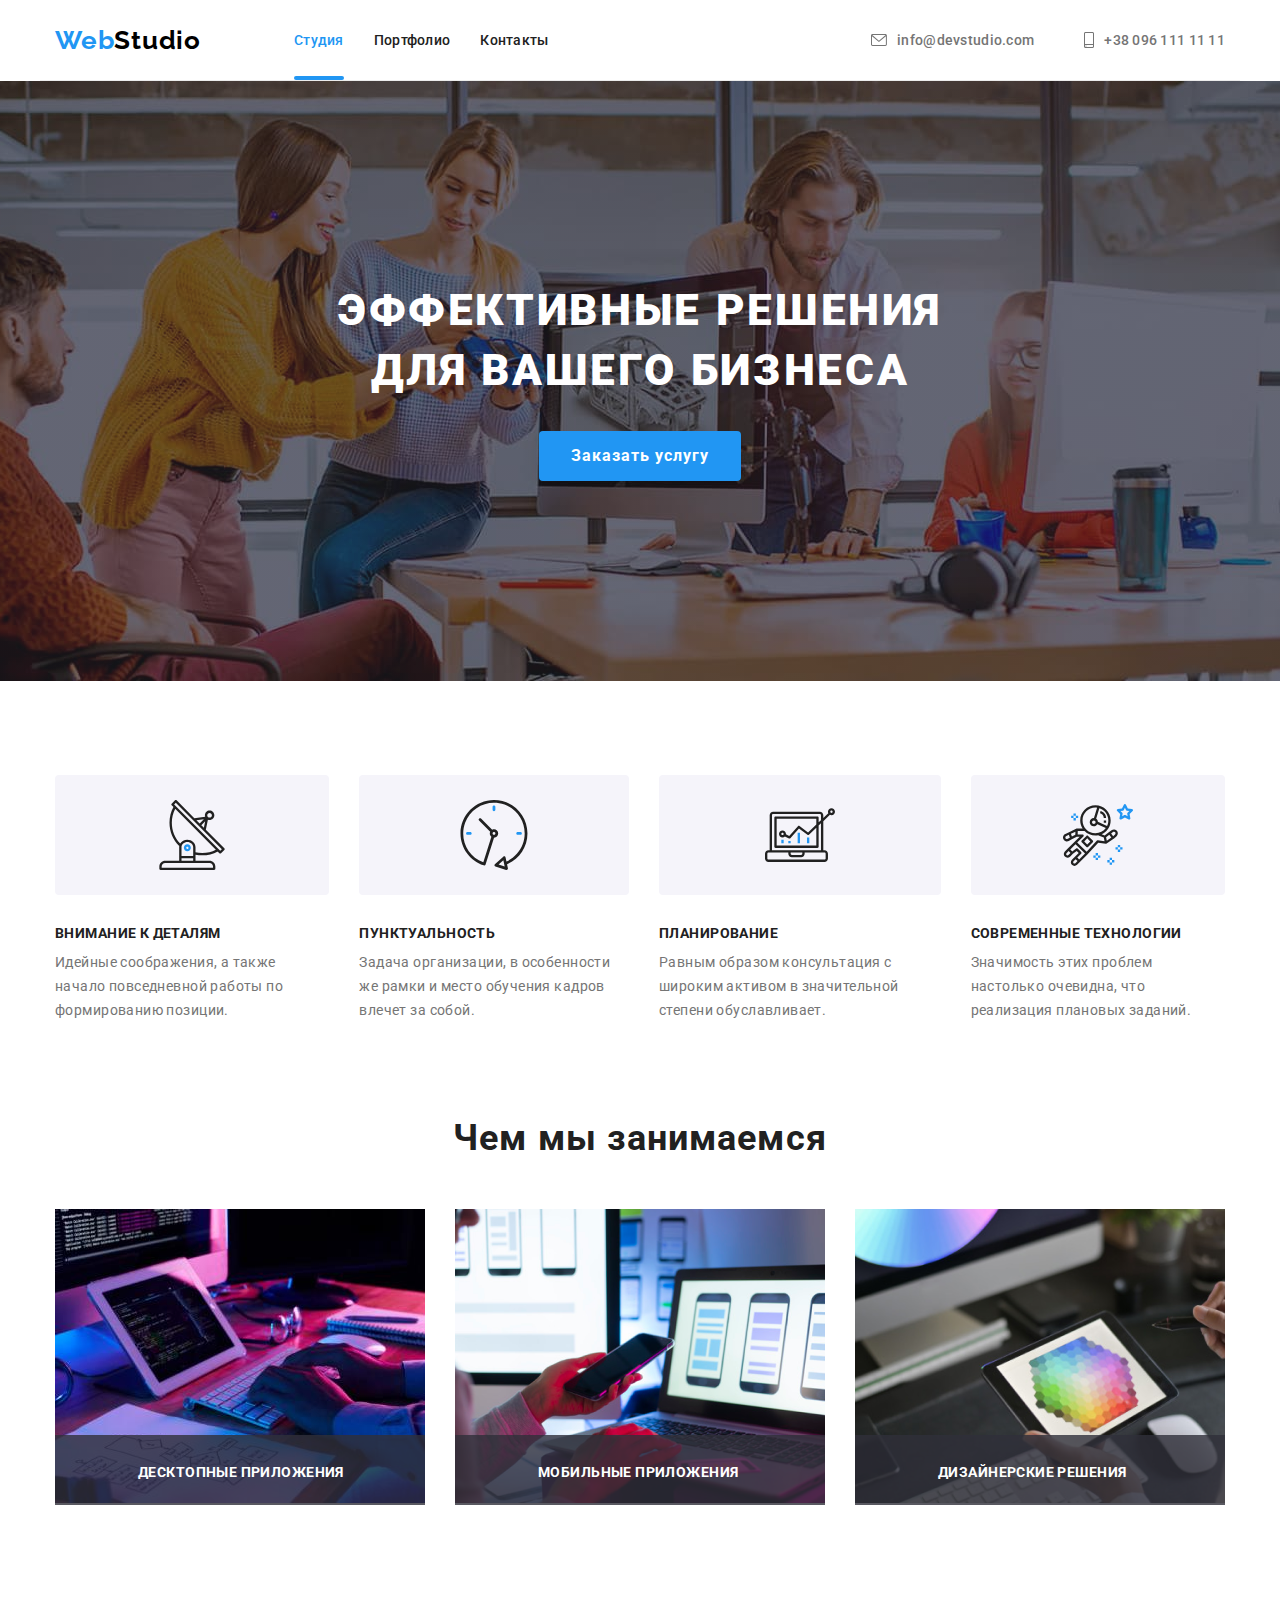
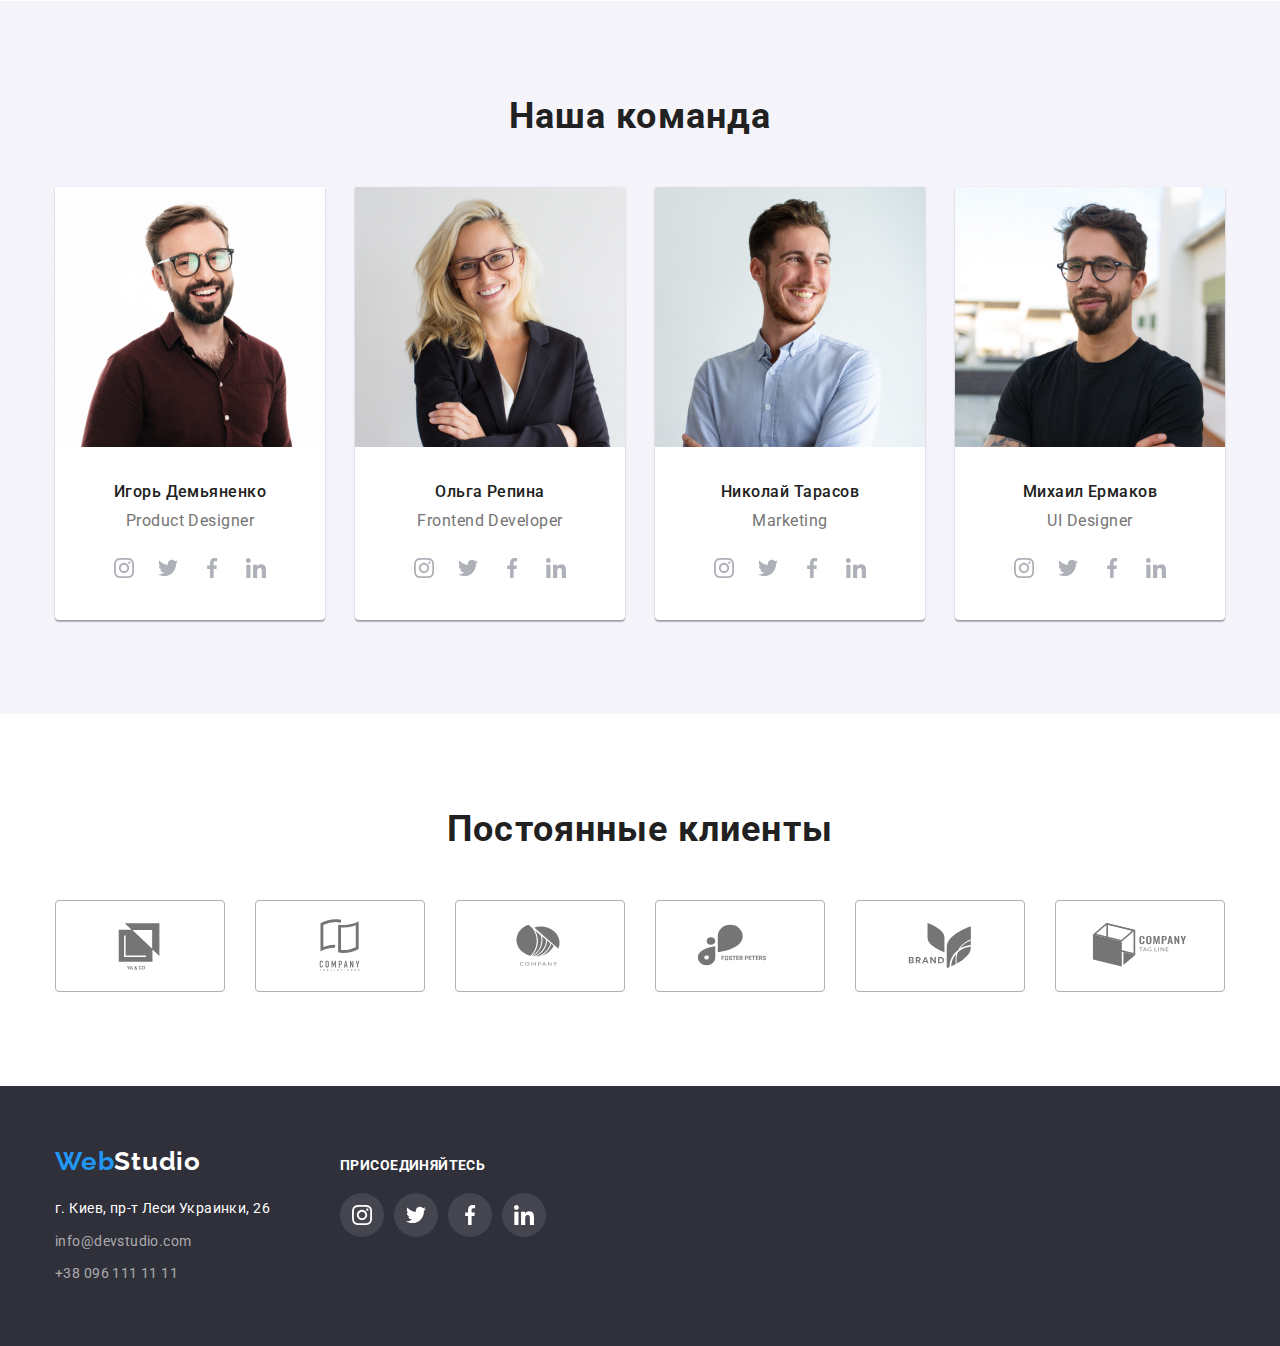
==== index.html @ 267ab1c8 "дз 6" ====
<!DOCTYPE html>
<html lang="ru">
<head>
    <meta charset="UTF-8">
    <meta http-equiv="X-UA-Compatible" content="IE=edge">
    <meta name="viewport" content="width=device-width, initial-scale=1.0">
    <link rel="preconnect" href="https://fonts.googleapis.com">
    <link rel="preconnect" href="https://fonts.gstatic.com" crossorigin>
    <link href="https://fonts.googleapis.com/css2?family=Raleway:wght@700&family=Roboto:wght@400;500;700;900&display=swap"
        rel="stylesheet">
    <link rel="stylesheet" href="css/styles.css">
    <link rel="stylesheet" href="./css/modern-normalize.css">
    <link rel="stylesheet" href="./css/reset.css">
    <title>Студия</title>
</head>
<body>
    <!--------шапка---------->
    <header>
        <div class="container nav-container">
            <nav class="main-nav">
                <a class="link header-logo-web" href="./index.html">Web<span class="header-logo-studio">Studio</span></a>
                <ul class="list header-list">
                    <li class="header-pre-list">
                        <a class="link header-link current" href="./index.html">Студия</a>
                    </li>
                    <li class="header-pre-list">
                        <a class="link header-link" href="./portfolio.html">Портфолио</a>
                    </li>
                    <li class="header-pre-list">
                        <a class="link header-link" href="">Контакты</a>
                    </li>
                </ul>
            </nav>
                <ul class="list header-tel-mail">
                    <li class="header-contact">
                        <a class="link header-mail" href="mailto:info@devstudio.com">
                        <svg class="header-icon-mail">
                            <use href="./images/symbol-defs.svg#icon-envelope-hover">
                            </use>
                        </svg>
                        info@devstudio.com</a>
                    </li>
                    <li class="header-contact">
                        <a class="link header-tel" href="tel:+380961111111">
                            <svg class="header-icon-tel">
                            <use href="./images/symbol-defs.svg#icon-smartphone">
                            </use>
                        </svg>+38 096 111 11 11</a>
                    </li>
                </ul>
        </div>
    </header>
    <!---------ГЕРОЙ-------->
    <main>
        <section class="hero">
            <div class="container">
            <h1 class="hero-text">Эффективные решения для вашего бизнеса</h1>
            <button class="hero-btn" type="button" data-modal-open>Заказать услугу</button>
            </div>
        </section>
        <!------Особенности------>
        <section class="section">
            <div class="container">
                <h2 class="visually-hidden">Особенности</h2>
                <ul class="list container-text">
                    <li class="container-pre-text">
                        <div class="icon-thumb">
                            <svg class="icon-group" width="70" height="70">
                                <use href="./images/symbol-defs.svg#icon-antenna">
                                </use>
                            </svg>
                        </div>
                        <h3 class="list-text">Внимание к деталям</h3>
                        <p class="list-pre-text">Идейные соображения, а также начало повседневной работы по формированию позиции.</p>
                    </li>
                    <li class="container-pre-text">
                        <div class="icon-thumb">
                            <svg class="icon-group" width="70" height="70">
                                <use href="./images/symbol-defs.svg#icon-clock">
                                </use>
                            </svg>
                        </div>
                        <h3 class="list-text">Пунктуальность</h3>
                        <p class="list-pre-text">Задача организации, в особенности же рамки и место обучения кадров влечет за собой.</p>
                    </li>
                    <li class="container-pre-text">
                        <div class="icon-thumb">
                            <svg class="icon-group" width="70" height="70">
                                <use href="./images/symbol-defs.svg#icon-diagram">
                                </use>
                            </svg>
                        </div>
                        <h3 class="list-text">Планирование</h3>
                        <p class="list-pre-text">Равным образом консультация с широким активом в значительной степени обуславливает.</p>
                    </li>
                    <li class="container-pre-text">
                        <div class="icon-thumb">
                            <svg class="icon-group" width="70" height="70">
                                <use href="./images/symbol-defs.svg#icon-astronaut">
                                </use>
                            </svg>
                        </div>
                        <h3 class="list-text">Современные технологии</h3>
                        <p class="list-pre-text">Значимость этих проблем настолько очевидна, что реализация плановых заданий.</p>
                    </li>
                </ul>
            </div>
        </section>
        <!-----Чем-мы-занимаемся----->
        <section class="img-container">
            <div class="container">
            <h2 class="item-text">Чем мы занимаемся</h2>
            <ul class="list container-img">
                <li class="item-img">
                    <img src="./images/box1.jpg" alt="Планирование" width="370">
                    <p class="item-img-text">Десктопные приложения</p>
                </li>
                <li class="item-img">
                    <img src="./images/box2.png" alt="Современные технологии" width="370">
                    <p class="item-img-text">Мобильные приложения</p>
                </li>
                <li class="item-img">
                    <img src="./images/box3.png" alt="Внимание к деталям" width="370">
                    <p class="item-img-text">Дизайнерские решения</p>
                </li>
            </ul>
            </div>
        </section>
        <!-----Наша команда----->
        <section class="items">
            <div class="container">
                <h2 class="item-text">Наша команда</h2>
                <ul class="list container-items">
                    <li class="container-pre-items">
                        <img class="img-items" src="./images/img.jpg" alt="Игорь Демьяненко" width="270">
                        <div class="box-item-text" >
                            <h3 class="items-text">Игорь Демьяненко</h3>
                            <p class="items-title">Product Designer</p>
                            <ul class="list social-list-box">
                                <li class="link-box">
                                    <a class="link-pre-box" href="">
                                        <svg class="box-social-icon">
                                            <use href="./images/symbol-defs.svg#icon-instagram">
                                            </use>
                                        </svg>
                                    </a>
                                </li>
                                <li class="link-box">
                                    <a class="link-pre-box" href="">
                                        <svg class="box-social-icon">
                                            <use href="./images/symbol-defs.svg#icon-twitter">
                                            </use>
                                        </svg>
                                    </a>
                                </li>
                                <li class="link-box">
                                    <a class="link-pre-box" href="">
                                        <svg class="box-social-icon">
                                            <use href="./images/symbol-defs.svg#icon-facebook">
                                            </use>
                                        </svg>
                                    </a>
                                </li>
                                <li class="link-box">
                                    <a class="link-pre-box" href="">
                                        <svg class="box-social-icon">
                                            <use href="./images/symbol-defs.svg#icon-linkedin">
                                            </use>
                                        </svg>
                                    </a>
                                </li>
                            </ul>
                        </div>
                    </li>
                    <li class="container-pre-items">
                        <img class="img-items" src="./images/img(1).jpg" alt="Ольга Репина" width="270">
                        <div class="box-item-text" >
                            <h3 class="items-text">Ольга Репина</h3>
                            <p class="items-title">Frontend Developer</p>
                            <ul class="list social-list-box">
                                <li class="link-box">
                                    <a class="link-pre-box" href="">
                                        <svg class="box-social-icon">
                                            <use href="./images/symbol-defs.svg#icon-instagram">
                                            </use>
                                        </svg>
                                    </a>
                                </li>
                                <li class="link-box">
                                    <a class="link-pre-box" href="">
                                        <svg class="box-social-icon">
                                            <use href="./images/symbol-defs.svg#icon-twitter">
                                            </use>
                                        </svg>
                                    </a>
                                </li>
                                <li class="link-box">
                                    <a class="link-pre-box" href="">
                                        <svg class="box-social-icon">
                                            <use href="./images/symbol-defs.svg#icon-facebook">
                                            </use>
                                        </svg>
                                    </a>
                                </li>
                                <li class="link-box">
                                    <a class="link-pre-box" href="">
                                        <svg class="box-social-icon">
                                            <use href="./images/symbol-defs.svg#icon-linkedin">
                                            </use>
                                        </svg>
                                    </a>
                                </li>
                            </ul>
                        </div>
                    </li>
                    <li class="container-pre-items">
                        <img class="img-items" src="./images/img(2).jpg" alt="Николай Тарасов" width="270">
                        <div class="box-item-text" >
                            <h3 class="items-text">Николай Тарасов</h3>
                            <p class="items-title">Marketing</p>
                            <ul class="list social-list-box">
                                <li class="link-box">
                                    <a class="link-pre-box" href="">
                                        <svg class="box-social-icon">
                                            <use href="./images/symbol-defs.svg#icon-instagram">
                                            </use>
                                        </svg>
                                    </a>
                                </li>
                                <li class="link-box">
                                    <a class="link-pre-box" href="">
                                        <svg class="box-social-icon">
                                            <use href="./images/symbol-defs.svg#icon-twitter">
                                            </use>
                                        </svg>
                                    </a>
                                </li>
                                <li class="link-box">
                                    <a class="link-pre-box" href="">
                                        <svg class="box-social-icon">
                                            <use href="./images/symbol-defs.svg#icon-facebook">
                                            </use>
                                        </svg>
                                    </a>
                                </li>
                                <li class="link-box">
                                    <a class="link-pre-box" href="">
                                        <svg class="box-social-icon">
                                            <use href="./images/symbol-defs.svg#icon-linkedin">
                                            </use>
                                        </svg>
                                    </a>
                                </li>
                            </ul>
                        </div>
                    </li>
                    <li class="container-pre-items">
                        <img class="img-items" src="./images/img(3).jpg" alt="Михаил Ермаков" width="270">
                        <div class="box-item-text" >
                            <h3 class="items-text">Михаил Ермаков</h3>
                            <p class="items-title">UI Designer</p>
                            <ul class="list social-list-box">
                                <li class="link-box">
                                    <a class="link-pre-box" href="">
                                        <svg class="box-social-icon">
                                            <use href="./images/symbol-defs.svg#icon-instagram">
                                            </use>
                                        </svg>
                                    </a>
                                </li>
                                <li class="link-box">
                                    <a class="link-pre-box" href="">
                                        <svg class="box-social-icon">
                                            <use href="./images/symbol-defs.svg#icon-twitter">
                                            </use>
                                        </svg>
                                    </a>
                                </li>
                                <li class="link-box">
                                    <a class="link-pre-box" href="">
                                        <svg class="box-social-icon">
                                            <use href="./images/symbol-defs.svg#icon-facebook">
                                            </use>
                                        </svg>
                                    </a>
                                </li>
                                <li class="link-box">
                                    <a class="link-pre-box" href="">
                                        <svg class="box-social-icon">
                                            <use href="./images/symbol-defs.svg#icon-linkedin">
                                            </use>
                                        </svg>
                                    </a>
                                </li>
                            </ul>
                        </div>
                    </li>
                </ul>
            </div>
        </section>
        <!-- -----Постоянные-клиенты----- -->
        <section class="client-container">
            <div class="container">
                <h2 class="item-text">Постоянные клиенты</h2>
                <ul class="list client-box">
                    <li class="client-link">
                        <a class="client-link-icon" href="">
                            <svg class="client-icon">
                                <use href="./images/symbol-defs.svg#icon-Logo" >
                                </use>
                            </svg>
                        </a>
                    </li>
                    <li class="client-link">
                        <a class="client-link-icon" href="">
                            <svg class="client-icon">
                                <use href="./images/symbol-defs.svg#icon-Logo-1">
                                </use>
                            </svg>
                        </a>
                    </li>
                    <li class="client-link">
                        <a class="client-link-icon" href="">
                            <svg class="client-icon">
                                <use href="./images/symbol-defs.svg#icon-Logo-2">
                                </use>
                            </svg>
                        </a>
                    </li>
                    <li class="client-link">
                        <a class="client-link-icon" href="">
                            <svg class="client-icon">
                                <use href="./images/symbol-defs.svg#icon-Logo-3">
                                </use>
                            </svg>
                        </a>
                    </li>
                    <li class="client-link">
                        <a class="client-link-icon" href="">
                            <svg class="client-icon">
                                <use href="./images/symbol-defs.svg#icon-Logo-4">
                                </use>
                            </svg>
                        </a>
                    </li>
                    <li class="client-link">
                        <a class="client-link-icon" href="">
                            <svg class="client-icon">
                                <use href="./images/symbol-defs.svg#icon-Logo-5">
                                </use>
                            </svg>
                        </a>
                    </li>
                </ul>
            </div>
        </section>
    </main>
    <!-----футер--Подвал----->
    <footer class="footer">
        <div class="container container-footer">
        <div>
            <a class="link footer-logo-web" href="./index.html">Web<span class="footer-logo-studio">Studio</span></a>
            <ul class="list footer-container">
                <li class="footer-pre-container" >
                    <a class="link footer-map" href="https://goo.gl/maps/3yWpkA23hBz6djXq9" target="_blank" rel="noopener noreferrer">
                        <address>г. Киев, пр-т Леси Украинки, 26</address></a>
                </li>
                <li class="footer-pre-container" >
                    <a class="link footer-list" href="mailto:info@devstudio.com">info@devstudio.com</a>
                </li>
                <li class="footer-pre-container" >
                    <a class="link footer-list" href="tel:+380961111111">+38 096 111 11 11</a>
                </li>
            </ul>
        </div>
        <div class="social-box">
            <p class="social-text">присоединяйтесь</p>
            <ul class="list social-links">
                <li class="social-pre-link">
                    <a class="pre-link" href="">
                        <svg class="link-icon">
                            <use href="./images/symbol-defs.svg#icon-instagram">
                            </use>
                        </svg>
                    </a>
                </li>
                <li class="social-pre-link">
                    <a class="pre-link" href="">
                        <svg class="link-icon">
                            <use href="./images/symbol-defs.svg#icon-twitter">
                            </use>
                        </svg>
                    </a>
                </li>
                <li class="social-pre-link">
                    <a class="pre-link" href="">
                        <svg class="link-icon">
                            <use href="./images/symbol-defs.svg#icon-facebook">
                            </use>
                        </svg>
                    </a>
                </li>
                <li class="social-pre-link">
                    <a class="pre-link" href="">
                        <svg class="link-icon">
                            <use href="./images/symbol-defs.svg#icon-linkedin">
                            </use>
                        </svg>
                    </a>
                </li>
            </ul>
        </div>
        </div>
    </footer>
    <!-- -----modal------ -->
    <div class="backdrop is-hidden" data-modal>
        <div class="modal">
            <button type="button" class="modal-close" data-modal-close>
                <svg class="modal-close-icon" wight="18" height="18">
                    <use href="./images/symbol-defs.svg#icon-close"></use>
                </svg>
            </button>
            <p class="modal-title">Оставьте свои данные, мы вам перезвоним</p>
            <form action="#" class="modal-form">
                <label class="form-input-text">Имя
                    <input 
                        type="text" 
                        name="user-name" 
                        class="modal-form-input"
                        required 
                        minlength="2"
                    />
                </label>
                <label class="form-input-text">Телефон
                    <input 
                        type="tel" 
                        name="user-tel" 
                        class="modal-form-input"
                        required 
                    />
                </label>
                <label class="form-input-text">Почта
                    <input 
                        type="email" 
                        name="user-email" 
                        class="modal-form-input"
                        required 
                        placeholder="Введите текст"
                    />
                </label>
                <button type="submit">Отправить</button>
            </form>
        </div>
    </div>
    <script src="./js/modal.js"></script>
</body>
</html>
---- css/styles.css ----
:root {
  --header-text-color: #212121;
  --accent-color: #2196f3;
  --main-title-color: #212121;
  --portfolio-text-color: #212121;
}

body {
  font-family: "Roboto", sans-serif;
}

.link {
  text-decoration: none;
}

.list {
  list-style: none;
}

.container {
  width: 1200px;
  padding-left: 15px;
  padding-right: 15px;
  margin: 0 auto;
}

/* ------------------------------ШАПКА---------------------------------- */

.header-pre-list .current {
  color: #2196f3;
}

.nav-container {
  display: flex;
  align-items: center;
  border-bottom: 1px solid #ececec;
}

.main-nav {
  display: flex;
  align-items: center;
}

.header-list {
  display: flex;
}

.header-tel-mail {
  display: flex;
  align-items: center;
  margin-left: auto;
}

.header-logo-web {
  font-family: Raleway;
  font-weight: bold;
  font-size: 26px;
  line-height: 31px;
  letter-spacing: 0.03em;
  color: #2196f3;
}

.header-logo-web {
  margin-right: 93px;
}

.header-logo-studio {
  font-family: Raleway;
  font-weight: bold;
  font-size: 26px;
  line-height: 31px;
  letter-spacing: 0.03em;
  color: #000000;
}

.header-link {
  display: block;
  font-family: Roboto;
  font-style: normal;
  font-weight: 500;
  font-size: 14px;
  line-height: 16px;
  letter-spacing: 0.02em;

  color: var(--header-text-color);

  padding-top: 32px;
  padding-bottom: 32px;
  position: relative;

  transition-property: color;
  transition-duration: 250ms;
  transition-timing-function: linear cubic-bezier(0.4, 0, 0.2, 1);
}

.header-link.current::after {
  content: "";
  width: 100%;
  height: 4px;
  background-color: #2196f3;
  position: absolute;
  display: block;
  bottom: 0;
  border-radius: 2px;
}

.header-pre-list + .header-pre-list {
  margin-left: 30px;
}

.header-contact:not(:last-child) {
  margin-right: 50px;
}

.header-link:hover,
.header-link:focus {
  color: var(--accent-color);
}

.header-mail {
  font-family: Roboto;
  font-style: normal;
  font-weight: 500;
  font-size: 14px;
  line-height: 16px;
  letter-spacing: 0.02em;

  color: #757575;

  transition-property: color;
  transition-duration: 250ms;
  transition-timing-function: linear cubic-bezier(0.4, 0, 0.2, 1);
}

.header-mail:hover,
.header-mail:focus {
  color: var(--accent-color);
}

.header-mail {
  display: flex;
  align-items: center;
}

.header-tel {
  font-family: Roboto;
  font-style: normal;
  font-weight: 500;
  font-size: 14px;
  line-height: 16px;
  letter-spacing: 0.02em;

  color: #757575;

  transition-property: color;
  transition-duration: 250ms;
  transition-timing-function: linear cubic-bezier(0.4, 0, 0.2, 1);
}

.header-tel {
  display: flex;
  align-items: center;
}

.header-icon-mail {
  width: 16px;
  height: 12px;
  margin-right: 10px;
  fill: currentColor;
}

.header-icon-tel {
  width: 10px;
  height: 16px;
  margin-right: 10px;
  fill: currentColor;
}

.header-tel:hover,
.header-tel:focus {
  color: var(--accent-color);
}

/* ------------------------------ГЕРОЙ-------------------------------------- */
.hero {
  background-color: #2f303a;
  padding-top: 200px;
  padding-bottom: 200px;
}

.hero {
  background-image: url(/images/symbol-defs.svg);
}

.hero {
  max-width: 1600px;
  min-height: 600px;
  margin-left: auto;
  margin-right: auto;
  background-image: linear-gradient(
      rgba(47, 48, 58, 0.4),
      rgba(47, 48, 58, 0.4)
    ),
    url(../images/Img\ hero.jpg);
  background-position: center;
  background-size: cover;
}

.hero-text {
  width: 696px;
  height: 120px;
  font-family: Roboto;
  font-style: normal;
  font-weight: 900;
  font-size: 44px;
  line-height: 1.36;
  text-align: center;
  letter-spacing: 0.06em;
  text-transform: uppercase;
  color: #ffffff;

  margin: 0 auto;
  margin-bottom: 30px;
  display: block;
}

.hero-btn {
  padding: 10px 32px;
  margin: 0 auto;
  font-family: Roboto;
  font-style: normal;
  font-weight: bold;
  font-size: 16px;
  line-height: 1.87;
  display: block;
  align-items: center;
  text-align: center;
  letter-spacing: 0.06em;
  color: #ffffff;
  cursor: pointer;

  background: #2196f3;
  box-shadow: 0px 4px 4px rgba(0, 0, 0, 0.15);
  border-radius: 4px;
  border: none;
}

.hero-btn:hover,
.hero-btn:focus {
  color: #188ce8;
}

/* -----------------------------ОСОБЕННОСТИ--------------------------------------- */

.icon-thumb {
  display: flex;
  align-items: center;
  justify-content: center;
  height: 120px;
  background: #f5f4fa;
  border-radius: 4px;
  margin-bottom: 30px;
}

.container-text {
  display: flex;
}

.container-pre-text:not(:last-child) {
  margin-right: 30px;
}

.section {
  padding-top: 94px;
  padding-bottom: 94px;
}

.visually-hidden {
  position: absolute;
  width: 1px;
  height: 1px;
  margin: -1px;
  border: 0;
  padding: 0;
  white-space: nowrap;
  clip-path: inset(100%);
  clip: rect(0 0 0 0);
  overflow: hidden;
}

.list-text {
  margin-bottom: 10px;

  font-family: Roboto;
  font-style: normal;
  font-weight: bold;
  font-size: 14px;
  line-height: 16px;
  letter-spacing: 0.03em;
  color: var(--main-title-color);

  text-transform: uppercase;
}

.list-pre-text {
  font-family: Roboto;
  font-style: normal;
  font-weight: normal;
  font-size: 14px;
  line-height: 1.71;
  letter-spacing: 0.03em;
  color: #757575;
}

/* -------------------------------ЧЕМ-МИ-ЗАНИМАЕМСЯ----------------------------------- */

.img-container {
  padding-bottom: 94px;
}

.container-img {
  display: inline-flex;
}

.item-img:not(:last-child) {
  margin-right: 30px;
}

.item-text {
  margin-bottom: 50px;

  font-family: Roboto;
  font-style: normal;
  font-weight: bold;
  font-size: 36px;
  line-height: 42px;
  text-align: center;
  letter-spacing: 0.03em;
  color: var(--header-text-color);
}

.item-img {
  position: relative;
}

.item-img::before {
  content: "";
  position: absolute;
  bottom: 2px;
  left: 0;

  display: inline-block;
  width: 370px;
  height: 70px;

  background-color: rgba(47, 48, 58, 0.8);
}

.item-img-text {
  position: absolute;
  bottom: 27px;
  left: 83px;

  font-family: Roboto;
  font-style: normal;
  font-weight: bold;
  font-size: 14px;
  line-height: 16px;
  text-align: center;
  letter-spacing: 0.03em;
  text-transform: uppercase;

  color: #ffffff;
}

/* ---------------------------------НАША-КОМАННДА---------------------------------- */

.container-items {
  display: flex;
}

.container-pre-items:not(:last-child) {
  margin-right: 30px;
}

.container-pre-items {
  background-color: #ffffff;
  box-shadow: 0px 1px 3px rgba(0, 0, 0, 0.12), 0px 1px 1px rgba(0, 0, 0, 0.14),
    0px 2px 1px rgba(0, 0, 0, 0.2);
  border-radius: 0px 0px 4px 4px;
}

.box-item-text {
  padding-top: 30px;
  padding-bottom: 30px;
}

.items {
  background-color: #f5f4fa;
  padding-top: 94px;
  padding-bottom: 94px;
}

.items-text {
  margin-bottom: 10px;

  font-family: Roboto;
  font-style: normal;
  font-weight: 500;
  font-size: 16px;
  line-height: 19px;
  text-align: center;
  letter-spacing: 0.03em;
  color: var(--header-text-color);
}

.items-title {
  font-family: Roboto;
  font-style: normal;
  font-weight: normal;
  font-size: 16px;
  line-height: 19px;
  text-align: center;
  letter-spacing: 0.03em;
  color: #757575;
}

.social-list-box {
  display: flex;
  justify-content: center;
  margin-top: 16px;
}

.link-box {
  width: 44px;
  height: 44px;
}

.link-pre-box {
  width: 100%;
  height: 100%;
  border-radius: 50%;
  display: flex;
  align-items: center;
  justify-content: center;
  color: #afb1b8;

  transition-property: background-color, color;
  transition-duration: 250ms;
  transition-timing-function: linear cubic-bezier(0.4, 0, 0.2, 1);
}

.box-social-icon {
  width: 20px;
  height: 20px;
  fill: currentColor;
}

.link-pre-box:hover,
.link-pre-box:focus {
  background-color: #2196f3;
  color: white;
}

/* --------------------СТОРІНКА-2-ПОРТФОЛИО----------------------------------------- */

.box-list {
  padding-top: 94px;
  padding-bottom: 94px;
}

.box-button:not(:last-child) {
  margin-right: 8px;
}

.container-box-btn {
  display: block;
  display: flex;
  justify-content: center;
  margin-bottom: 50px;
}

.list-btn {
  padding: 8px 22px;
  font-family: Roboto;
  font-style: normal;
  font-weight: 500;
  font-size: 16px;
  line-height: 1.62;
  text-align: center;
  letter-spacing: 0.03em;
  color: #212121;
  cursor: pointer;
  border-radius: 4px;
  border: none;
  background: #f5f4fa;
  border-radius: 4px;

  transition-property: background-color, color, box-shadow;
  transition-duration: 250ms;
  transition-timing-function: linear cubic-bezier(0.4, 0, 0.2, 1);
}

.list-btn:focus,
.list-btn:hover {
  background: #2196f3;
  /* shadow-middle */
  color: #ffffff;
  box-shadow: 0px 3px 1px rgba(0, 0, 0, 0.1), 0px 1px 2px rgba(0, 0, 0, 0.08),
    0px 2px 2px rgba(0, 0, 0, 0.12);
  border-radius: 4px;
}

.flex-container {
  display: flex;
  flex-wrap: wrap;
}

.flex-text-container {
  padding: 20px 24px;
  border-right: 1px solid #eee;
  border-bottom: 1px solid#eee;
  border-left: 1px solid #eee;
}

.box-img {
  width: 370px;
  margin-right: 30px;
  margin-bottom: 30px;

  transition-property: box-shadow;
  transition-duration: 250ms;
  transition-timing-function: linear cubic-bezier(0.4, 0, 0.2, 1);
}

.box-img:focus,
.box-img:hover {
  box-shadow: 0px 1px 1px rgba(0, 0, 0, 0.12), 0px 4px 4px rgba(0, 0, 0, 0.06),
    1px 4px 6px rgba(0, 0, 0, 0.16);
}

.box-img:nth-child(3n) {
  margin-right: 0;
}

.box-img:nth-last-child(-n + 3) {
  margin-bottom: 0px;
}

.project-link:hover .flex-top-text,
.project-link:focus .flex-top-text {
  transform: translateY(0);
}

.box-img-wrap {
  position: relative;
  overflow: hidden;
}

.flex-top-text {
  font-family: Roboto;
  font-style: normal;
  font-weight: normal;
  font-size: 18px;
  line-height: 1.56;
  letter-spacing: 0.03em;
  color: #ffffff;
  padding: 63px 24px;
  background-color: rgba(33, 150, 243, 0.9);

  position: absolute;
  top: 0;
  left: 0;
  height: 100%;

  transform: translateY(100%);
  transition: transform 250ms cubic-bezier(0.4, 0, 0.2, 1);
}

.section-text {
  font-family: Roboto;
  font-style: normal;
  font-weight: bold;
  font-size: 18px;
  line-height: 2;

  letter-spacing: 0.06em;
  color: var(--portfolio-text-color);
}

.section-title {
  font-family: Roboto;
  font-style: normal;
  font-weight: normal;
  font-size: 16px;
  line-height: 1.87;
  letter-spacing: 0.03em;
  color: #757575;
}

/* ----------------------------Постоянные-клиенты---------------------------------- */

.client-container {
  padding-top: 94px;
  padding-bottom: 94px;
}

.client-box {
  display: flex;
}

.client-link {
  width: 170px;
  height: 92px;
}

.client-link:not(:last-child) {
  margin-right: 30px;
}

.client-link-icon {
  width: 100%;
  height: 100%;
  border: 1px solid #afb1b8;
  display: flex;
  align-items: center;
  justify-content: center;
  border-radius: 4px;
  color: #757575;

  transition-property: color, border;
  transition-duration: 250ms;
  transition-timing-function: linear cubic-bezier(0.4, 0, 0.2, 1);
}

.client-link-icon:hover,
.client-link-icon:focus {
  color: var(--accent-color);
  border: 1px solid var(--accent-color);
}

.client-icon {
  width: 106px;
  height: 60px;
  fill: currentColor;
}

/* ----------------------------ФУТЕР--------------------------------------------- */

.container-footer {
  display: flex;
  align-items: baseline;
}

.footer {
  background-color: #2f303a;
  padding-top: 60px;
  padding-bottom: 60px;
}

.footer-pre-container:not(:last-child) {
  margin-bottom: 9px;
}

.footer-logo-web {
  display: block;
  margin-bottom: 20px;
  font-family: Raleway;
  font-weight: bold;
  font-size: 26px;
  line-height: 31px;
  letter-spacing: 0.03em;
  color: #2196f3;
}

.footer-logo-studio {
  font-family: Raleway;
  font-weight: bold;
  font-size: 26px;
  line-height: 31px;
  letter-spacing: 0.03em;
  color: #ffffff;
}

.footer-list {
  font-family: Roboto;
  font-style: normal;
  font-weight: normal;
  font-size: 14px;
  line-height: 1.71;
  letter-spacing: 0.03em;

  color: rgba(255, 255, 255, 0.6);

  transition-property: color;
  transition-duration: 250ms;
  transition-timing-function: linear cubic-bezier(0.4, 0, 0.2, 1);
}

.footer-map {
  font-family: Roboto;
  font-style: normal;
  font-weight: normal;
  font-size: 14px;
  line-height: 1.71;
  letter-spacing: 0.03em;
  color: #ffffff;

  transition-property: color;
  transition-duration: 250ms;
  transition-timing-function: linear cubic-bezier(0.4, 0, 0.2, 1);
}

address {
  font-family: Roboto;
  font-style: normal;
}

.footer-list:hover {
  color: var(--accent-color);
}

.footer-list:focus {
  color: var(--accent-color);
}

.footer-map:hover {
  color: var(--accent-color);
}

.footer-map:focus {
  color: var(--accent-color);
}
/* -----------Соціал-------- */

.social-box {
  margin-left: 70px;
}

.social-text {
  font-family: Roboto;
  font-style: normal;
  font-weight: bold;
  font-size: 14px;
  line-height: 16px;
  letter-spacing: 0.03em;
  text-transform: uppercase;
  color: #ffffff;
}

.social-links {
  display: flex;
  margin-top: 20px;
}

.social-pre-link {
  background-color: rgba(255, 255, 255, 0.1);
  border-radius: 50%;
  width: 44px;
  height: 44px;
}

.social-pre-link + .social-pre-link {
  margin-left: 10px;
}

.pre-link {
  width: 100%;
  height: 100%;
  border-radius: 50%;
  display: flex;
  align-items: center;
  justify-content: center;
  color: #ffffff;

  transition-property: background-color, color;
  transition-duration: 250ms;
  transition-timing-function: linear cubic-bezier(0.4, 0, 0.2, 1);
}

.pre-link:hover,
.pre-link:focus {
  color: #ffffff;
  background-color: var(--accent-color);
}

.link-icon {
  width: 20px;
  height: 20px;
  fill: currentColor;
}

/* ---------------MODAL------------ */

.backdrop {
  width: 100vw;
  height: 100vh;
  background-color: rgba(0, 0, 0, 0.2);
  border: 1px solid #000000;
  box-sizing: border-box;
  box-shadow: 0px 4px 4px rgba(0, 0, 0, 0.25);
  position: fixed;
  top: 0;
  transition: opacity 500ms linear, visibility 500ms;
}

.backdrop.is-hidden .modal {
  transform: scale(1.5) translate(-1000px);
  transition: transform 500ms;
}

.modal {
  padding: 40px;
  width: 528px;
  min-height: 581px;
  background-color: #ffffff;
  box-shadow: 0px 1px 3px rgba(0, 0, 0, 0.12), 0px 1px 1px rgba(0, 0, 0, 0.14),
    0px 2px 1px rgba(0, 0, 0, 0.2);
  border-radius: 4px;
  position: absolute;
  top: 50%;
  left: 50%;
  transform: scale(1);
  transform: translate(-50%, -50%);
  transition: transform 500ms;
}

.modal-close {
  width: 30px;
  height: 30px;
  background-color: #ffffff;
  border: 1px solid rgba(0, 0, 0, 0.1);
  border-radius: 50%;
  box-sizing: border-box;
  position: absolute;
  top: 8px;
  right: 8px;
  display: flex;
  align-items: center;
  justify-content: center;
}

.is-hidden {
  visibility: hidden;
  opacity: 0;
  pointer-events: none;
}

.modal-title {
  margin-bottom: 12px;
  font-family: Roboto;
  font-style: normal;
  font-weight: bold;
  font-size: 20px;
  line-height: 23px;
  text-align: center;
  letter-spacing: 0.03em;

  color: #212121;
}

.modal-form-input {
  margin-top: 4px;
  margin-bottom: 10px;
  padding-left: 12px;
  padding-right: 12px;
  width: 100%;
  height: 40px;

  border: 1px solid rgba(33, 33, 33, 0.2);
  box-sizing: border-box;
  border-radius: 4px;
  outline: none;
}

.modal-form-input::modal-form-input {
  font-family: Roboto;
  font-style: normal;
  font-weight: normal;
  font-size: 14px;
  line-height: 16px;
  letter-spacing: 0.01em;

  color: rgba(117, 117, 117, 0.5);
}

.form-input-text {
  display: block;
  margin-bottom: 4px;
  font-family: Roboto;
  font-style: normal;
  font-weight: normal;
  font-size: 12px;
  line-height: 14px;

  letter-spacing: 0.01em;

  color: #757575;
}
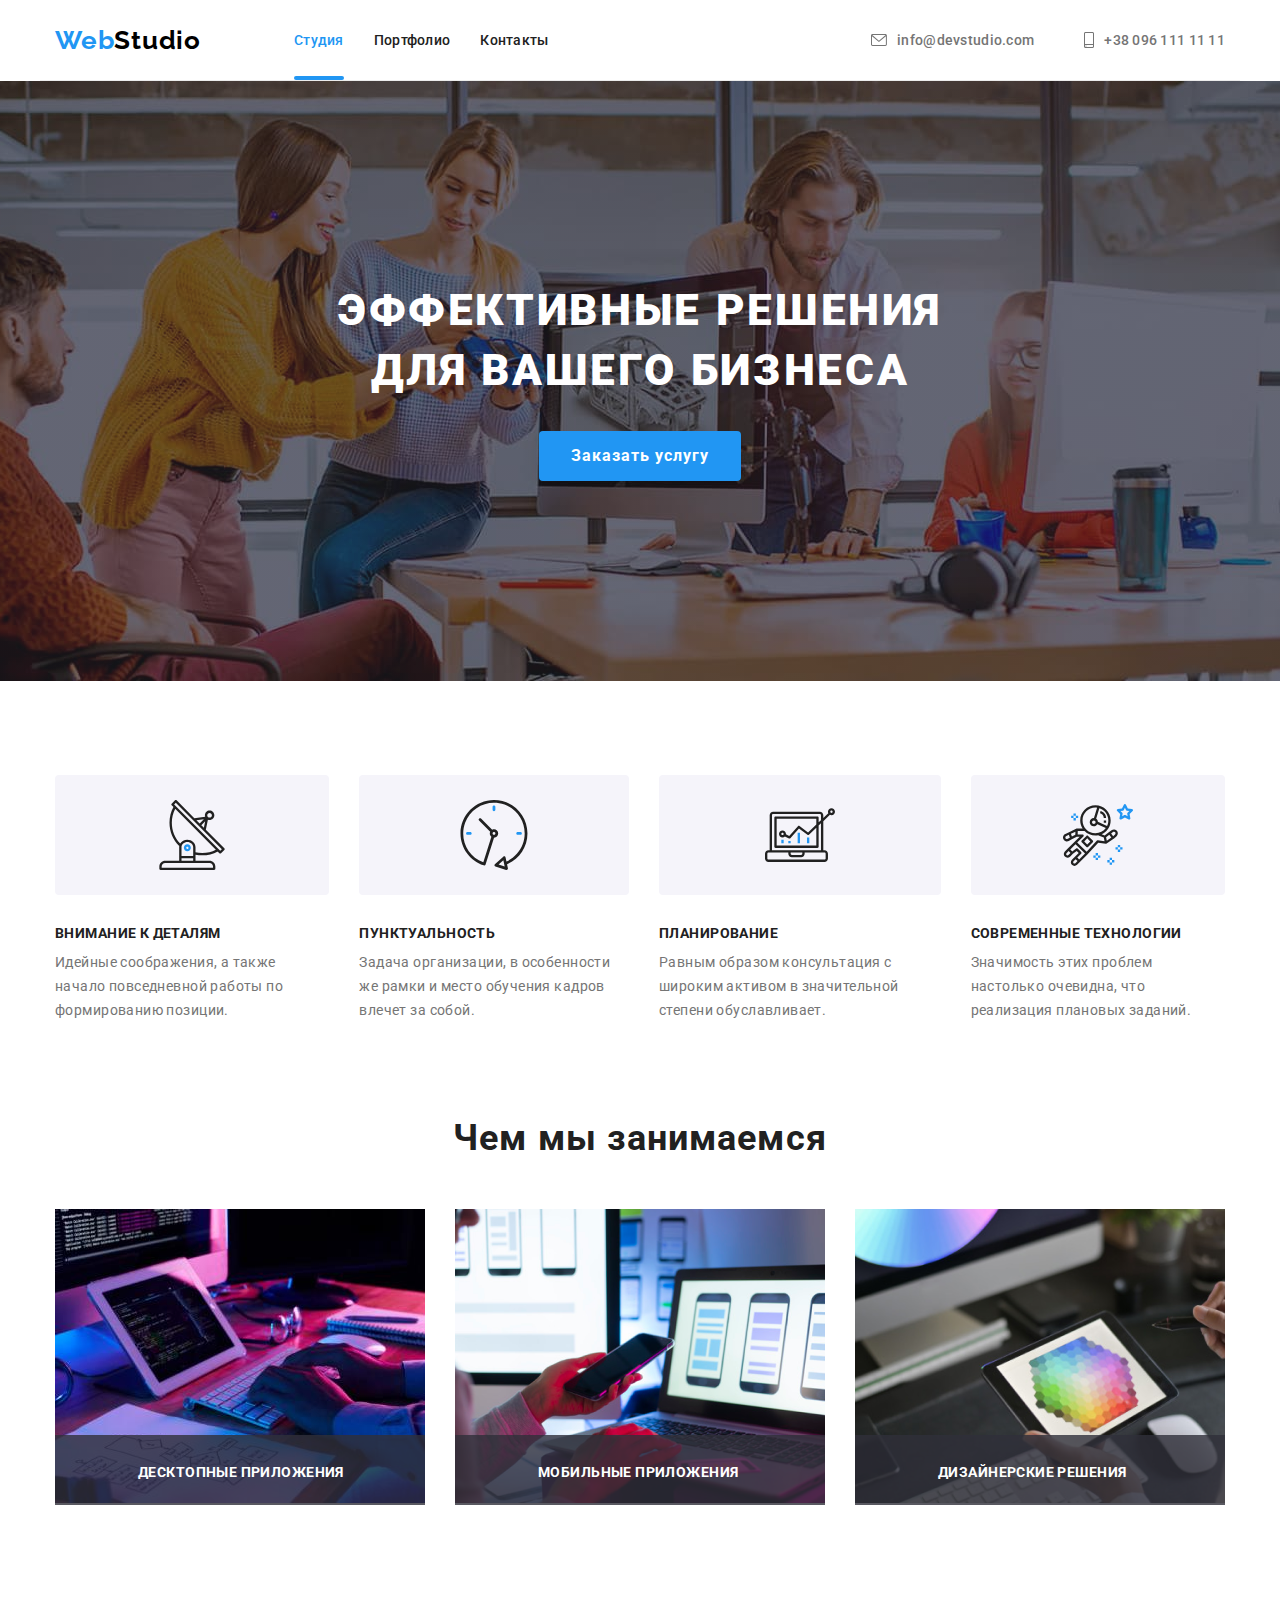
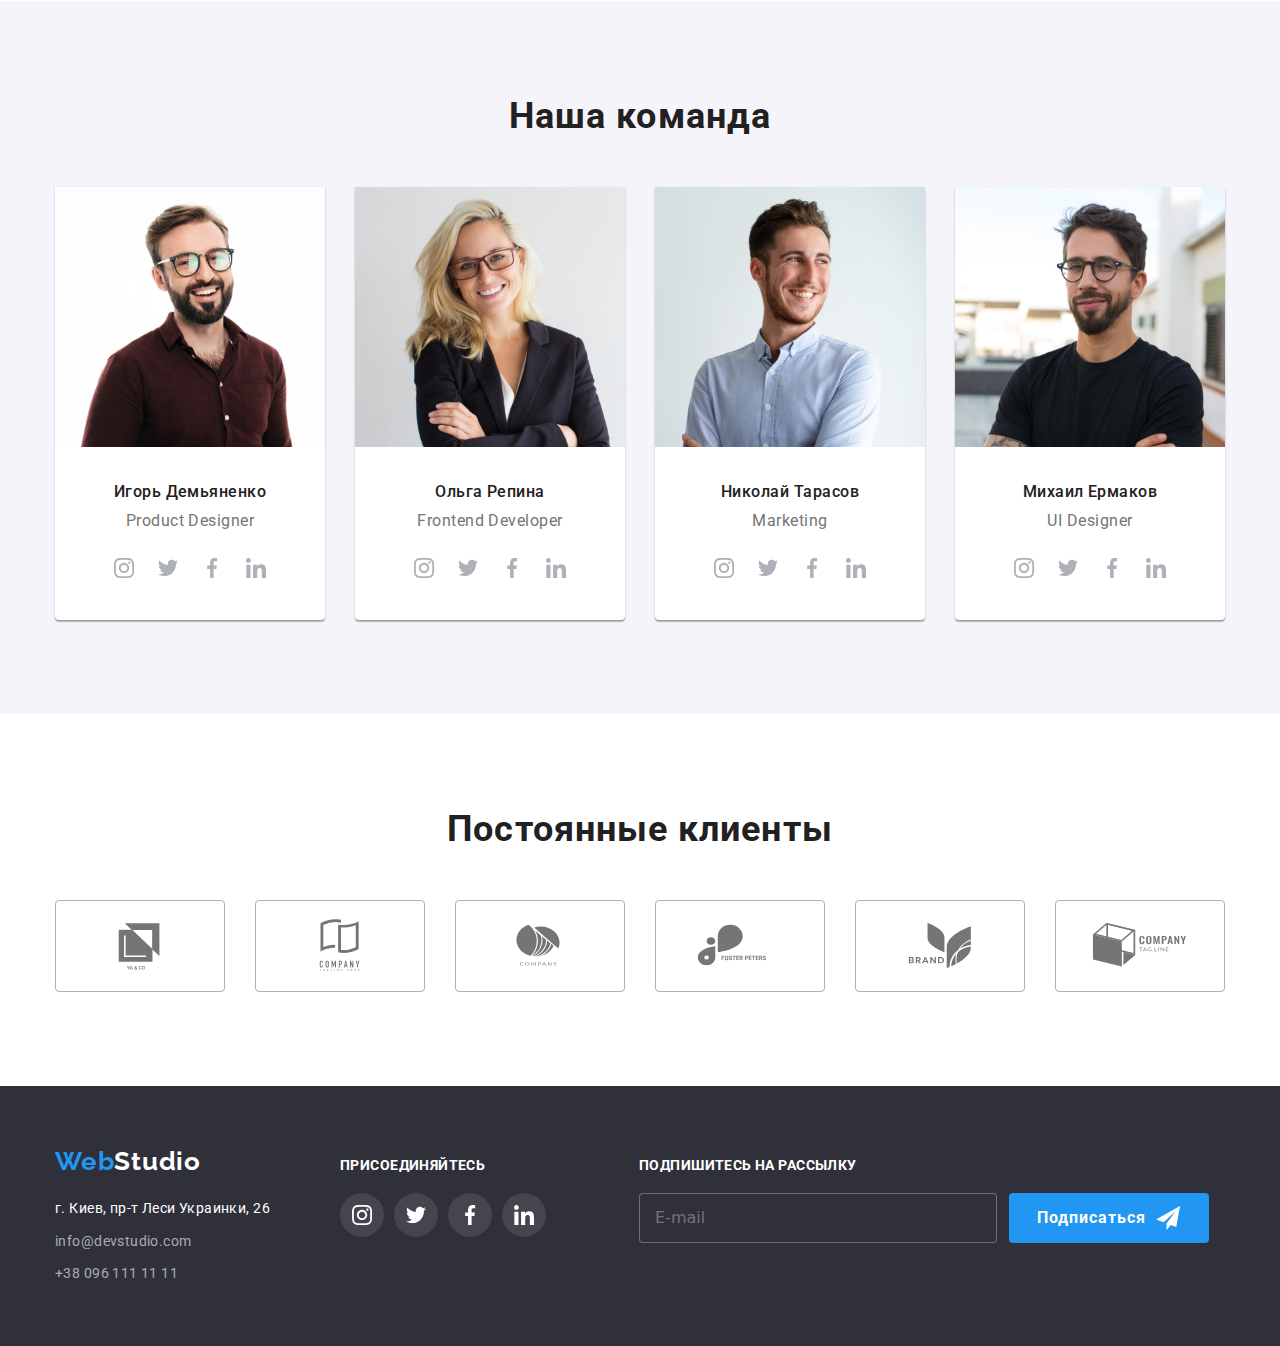
==== commit 6b09262d: "дз 6" ====
--- a/index.html
+++ b/index.html
@@ -410,6 +410,22 @@
                 </li>
             </ul>
         </div>
+        <div class="send-mail">
+            <p class="send-text">Подпишитесь на рассылку</p>
+            <form action="#" class="form-send">
+                <input 
+                    type="email"
+                    name="mail"
+                    class="input-mail"
+                    placeholder="E-mail"/>
+                <button class="button-send" type="submit">Подписаться
+                    <svg class="send-icon" >
+                        <use href="./images/symbol-defs.svg#icon-icon-send-modal">
+                        </use>
+                    </svg>
+                </button>
+            </form>
+        </div>
         </div>
     </footer>
     <!-- -----modal------ -->
@@ -422,33 +438,73 @@
             </button>
             <p class="modal-title">Оставьте свои данные, мы вам перезвоним</p>
             <form action="#" class="modal-form">
-                <label class="form-input-text">Имя
+                <div class="modal-field">
+                <label for="user-name" class="form-input-text">Имя</label>
+                    <div class="input-wrap">
+                        <input 
+                            type="text" 
+                            name="user-name" 
+                            id="user-name"
+                            class="modal-form-input"
+                            required 
+                            minlength="2"
+                        />
+                        <svg class="person-modal">
+                            <use href="./images/symbol-defs.svg#icon-person-black-modal"></use>
+                        </svg>
+                    </div>
+                </div>
+                <div class="modal-field">
+                <label for="user-tel" class="form-input-text">Телефон</label>
+                    <div class="input-wrap">
+                        <input 
+                            type="tel" 
+                            name="user-tel" 
+                            id="user-tel"
+                            class="modal-form-input"
+                            required 
+                        />
+                        <svg class="person-modal">
+                            <use href="./images/symbol-defs.svg#icon-phone-black-modal"></use>
+                        </svg>
+                    </div>
+                </div>
+                <div class="modal-field">
+                <label for="user-email" class="form-input-text">Почта</label>
+                    <div class="input-wrap">
+                        <input 
+                            type="email" 
+                            name="user-email"
+                            id="user-email" 
+                            class="modal-form-input"
+                            required 
+                        />
+                        <svg class="person-modal">
+                            <use href="./images/symbol-defs.svg#icon-email-black-modal"></use>
+                        </svg>
+                    </div>
+                </div>
+                <div class="modal-field-feedbeck">
+                <label for="feedback" class="form-input-text">Комментарий</label>
+                    <textarea
+                        class="modal-form-text" 
+                        name="feedback" 
+                        id="feedback" 
+                        placeholder="Введите текст"
+                    ></textarea>
+                </div>
+                <div class="modal-field-check">
                     <input 
-                        type="text" 
-                        name="user-name" 
-                        class="modal-form-input"
-                        required 
-                        minlength="2"
-                    />
-                </label>
-                <label class="form-input-text">Телефон
-                    <input 
-                        type="tel" 
-                        name="user-tel" 
-                        class="modal-form-input"
-                        required 
-                    />
-                </label>
-                <label class="form-input-text">Почта
-                    <input 
-                        type="email" 
-                        name="user-email" 
-                        class="modal-form-input"
-                        required 
-                        placeholder="Введите текст"
-                    />
-                </label>
-                <button type="submit">Отправить</button>
+                        type="checkbox"
+                        name="policy"
+                        id="policy"
+                        class="modal-check visually-hidden"
+                        />
+                        <label for="policy" class="check-text"><span class="check-icon"><svg class="check-icon-modal">
+                            <use href="./images/symbol-defs.svg#icon-Vector"></use>
+                        </svg></span> Соглашаюсь с рассылкой и принимаю <a href="" class="check-text-link"> Условия договора </a></label>
+                </div>
+                <button class="modal-button" type="submit">Отправить</button>
             </form>
         </div>
     </div>
--- a/css/styles.css
+++ b/css/styles.css
@@ -790,6 +790,94 @@
   fill: currentColor;
 }
 
+.send-text {
+  font-family: Roboto;
+  font-style: normal;
+  font-weight: bold;
+  font-size: 14px;
+  line-height: 16px;
+  letter-spacing: 0.03em;
+  text-transform: uppercase;
+
+  color: #ffffff;
+
+  margin-bottom: 20px;
+}
+
+.send-mail {
+  margin-left: 93px;
+}
+
+.form-send {
+  display: flex;
+}
+
+.input-mail {
+  width: 358px;
+  height: 50px;
+  margin-right: 12px;
+
+  border: 1px solid rgba(255, 255, 255, 0.3);
+  box-sizing: border-box;
+  border-radius: 4px;
+  background-color: #2f303a;
+  color: #ffffff;
+
+  padding-left: 15px;
+  padding-right: 15px;
+  cursor: pointer;
+
+  transition-property: filter;
+  transition-duration: 250ms;
+  transition-timing-function: linear cubic-bezier(0.4, 0, 0.2, 1);
+}
+
+.input-mail:hover,
+.input-mail:focus {
+  filter: drop-shadow(0px 4px 4px rgba(0, 0, 0, 0.15));
+}
+
+.button-send {
+  width: 200px;
+  height: 50px;
+
+  background: var(--accent-color);
+  border-radius: 4px;
+  border: none;
+
+  font-family: Roboto;
+  font-style: normal;
+  font-weight: bold;
+  font-size: 16px;
+  line-height: 1.87;
+
+  display: flex;
+  align-items: center;
+  text-align: center;
+  letter-spacing: 0.06em;
+
+  color: #ffffff;
+
+  padding: 10px 28px;
+  cursor: pointer;
+
+  transition-property: box-shadow;
+  transition-duration: 250ms;
+  transition-timing-function: linear cubic-bezier(0.4, 0, 0.2, 1);
+}
+
+.button-send:hover,
+.button-send:focus {
+  box-shadow: 0px 4px 4px rgba(0, 0, 0, 0.15);
+}
+
+.send-icon {
+  width: 24px;
+  height: 24px;
+
+  margin-left: 10px;
+}
+
 /* ---------------MODAL------------ */
 
 .backdrop {
@@ -838,6 +926,16 @@
   display: flex;
   align-items: center;
   justify-content: center;
+  cursor: pointer;
+  fill: currentColor;
+  transition-property: color;
+  transition-duration: 250ms;
+  transition-timing-function: linear cubic-bezier(0.4, 0, 0.2, 1);
+}
+
+.modal-close:hover,
+.modal-close:focus {
+  color: var(--accent-color);
 }
 
 .is-hidden {
@@ -859,10 +957,30 @@
   color: #212121;
 }
 
+.modal-field {
+  margin-bottom: 10px;
+}
+
+.input-wrap {
+  position: relative;
+}
+
+.person-modal {
+  width: 18px;
+  height: 18px;
+  position: absolute;
+  left: 12px;
+  top: 50%;
+  transform: translateY(-50%);
+  cursor: pointer;
+  fill: currentColor;
+  transition-property: fill;
+  transition-duration: 250ms;
+  transition-timing-function: linear cubic-bezier(0.4, 0, 0.2, 1);
+}
+
 .modal-form-input {
-  margin-top: 4px;
-  margin-bottom: 10px;
-  padding-left: 12px;
+  padding-left: 42px;
   padding-right: 12px;
   width: 100%;
   height: 40px;
@@ -871,6 +989,19 @@
   box-sizing: border-box;
   border-radius: 4px;
   outline: none;
+  cursor: pointer;
+  transition-property: border;
+  transition-duration: 250ms;
+  transition-timing-function: linear cubic-bezier(0.4, 0, 0.2, 1);
+}
+
+.modal-form-input:focus {
+  border: 1px solid #2196f3;
+  border-radius: 4px;
+}
+
+.modal-form-input:focus + .person-modal {
+  fill: var(--accent-color);
 }
 
 .modal-form-input::modal-form-input {
@@ -883,6 +1014,12 @@
 
   color: rgba(117, 117, 117, 0.5);
 }
+
+/* .modal-form-input:not(:placeholder-shown) {
+  border: 1px solid #2196f3;
+  box-sizing: border-box;
+  border-radius: 4px;
+} */
 
 .form-input-text {
   display: block;
@@ -897,3 +1034,114 @@
 
   color: #757575;
 }
+
+.modal-form-text {
+  padding: 12px 16px;
+  resize: none;
+  width: 100%;
+  height: 120px;
+  border: 1px solid rgba(33, 33, 33, 0.2);
+  box-sizing: border-box;
+  border-radius: 4px;
+  outline: none;
+  cursor: pointer;
+  transition-property: border;
+  transition-duration: 250ms;
+  transition-timing-function: linear cubic-bezier(0.4, 0, 0.2, 1);
+}
+
+.modal-form-text:focus {
+  border: 1px solid #2196f3;
+  border-radius: 4px;
+}
+
+/* .modal-form-text:not(:placeholder-shown) {
+  border: 1px solid #2196f3;
+  box-sizing: border-box;
+  border-radius: 4px;
+} */
+
+.modal-field-feedbeck {
+  margin-bottom: 20px;
+}
+
+.modal-button {
+  font-family: Roboto;
+  font-style: normal;
+  font-weight: bold;
+  font-size: 16px;
+  line-height: 1.87;
+
+  display: flex;
+  align-items: center;
+  text-align: center;
+  letter-spacing: 0.06em;
+
+  color: #ffffff;
+
+  display: block;
+  margin: 0 auto;
+  width: 200px;
+  height: 50px;
+  background: #2196f3;
+  box-shadow: 0px 4px 4px rgba(0, 0, 0, 0.15);
+  border-radius: 4px;
+  border: none;
+  cursor: pointer;
+}
+
+.check-text {
+  font-family: Roboto;
+  font-style: normal;
+  font-weight: normal;
+  font-size: 14px;
+  line-height: 1.71;
+
+  letter-spacing: 0.03em;
+
+  color: #757575;
+  display: flex;
+  align-items: center;
+  justify-content: center;
+}
+
+.check-text-link {
+  font-family: Roboto;
+  font-style: normal;
+  font-weight: normal;
+  font-size: 14px;
+  line-height: 1.71;
+
+  letter-spacing: 0.03em;
+  text-decoration-line: underline;
+
+  color: var(--accent-color);
+
+  margin-left: 3px;
+}
+
+.check-icon {
+  width: 16px;
+  height: 15px;
+  border: 2px solid #212121;
+  border-radius: 2px;
+  margin-right: 8.38px;
+  display: flex;
+  align-items: center;
+  justify-content: center;
+}
+
+.check-icon-modal {
+  width: 11px;
+  height: 8px;
+  fill: #ffffff;
+}
+
+.modal-check:checked + .check-text .check-icon {
+  background-color: var(--accent-color);
+  border: none;
+}
+
+.modal-field-check {
+  margin-bottom: 30px;
+}
